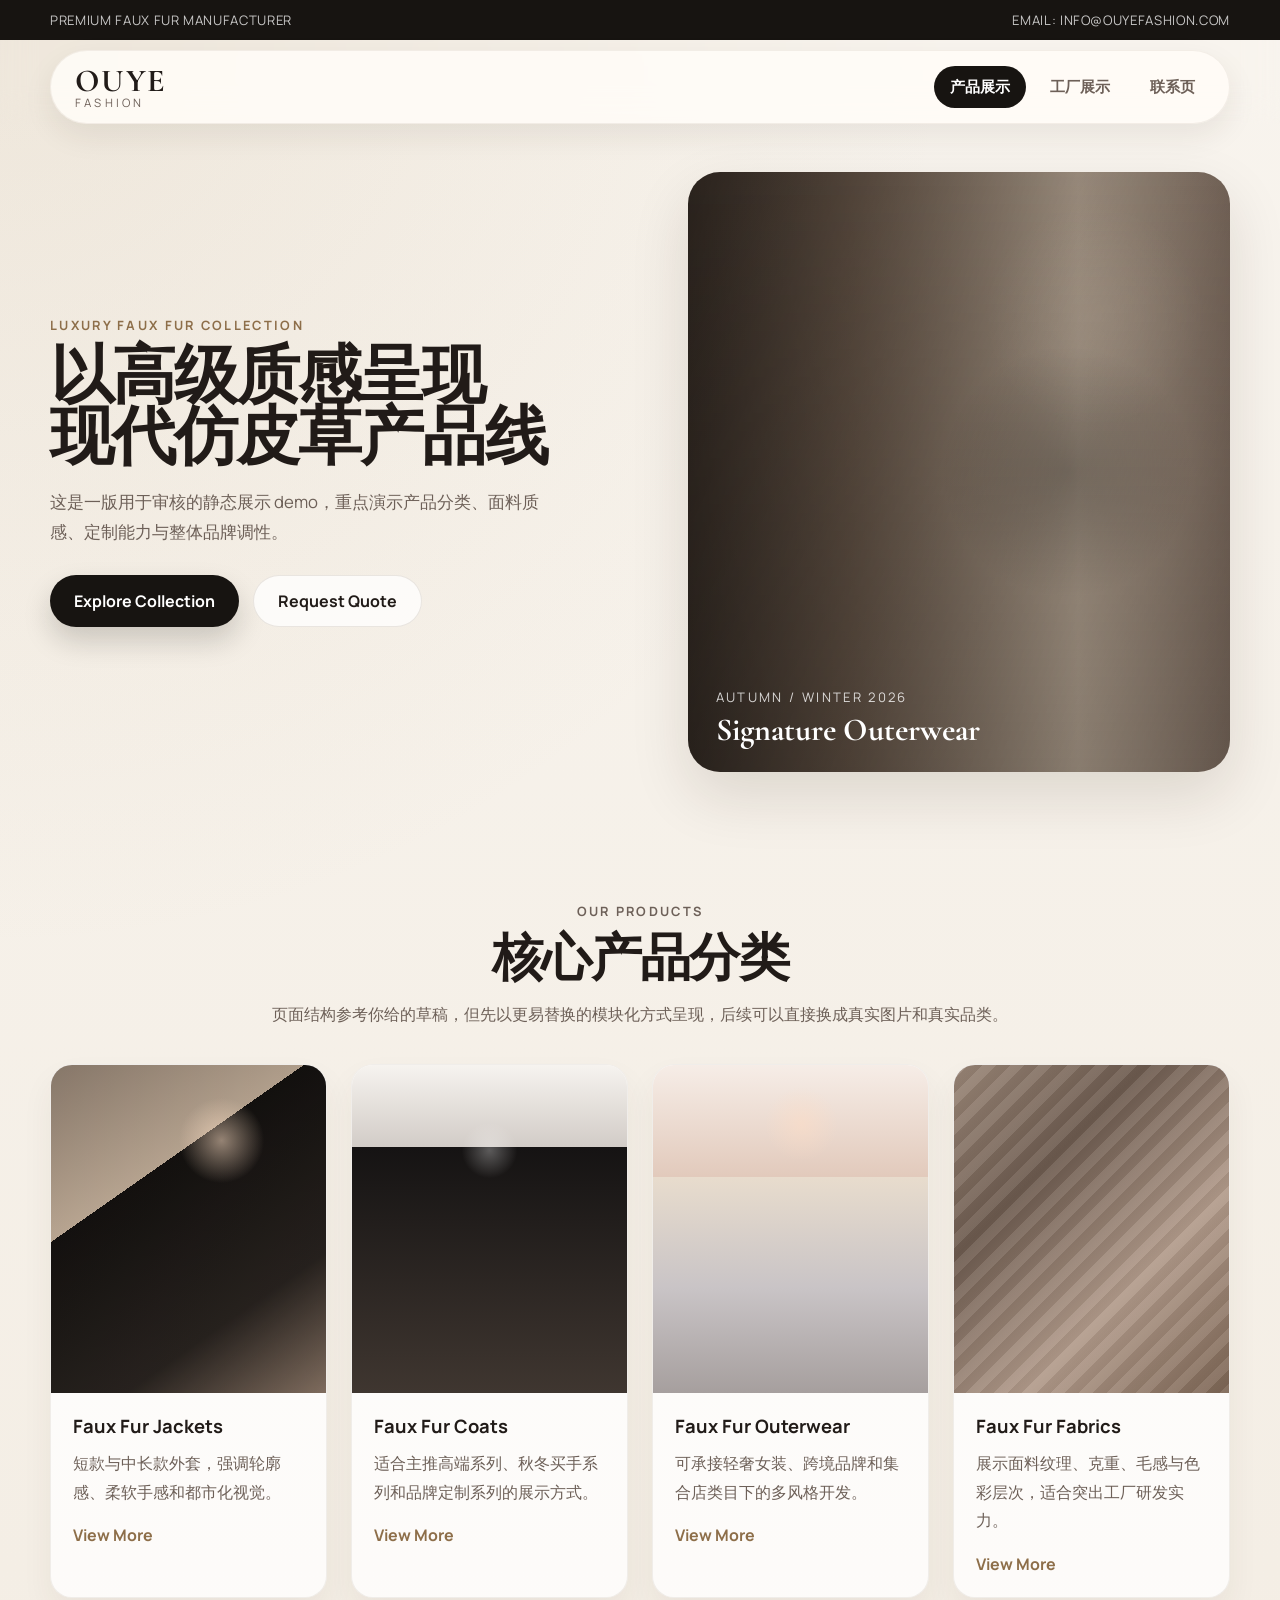
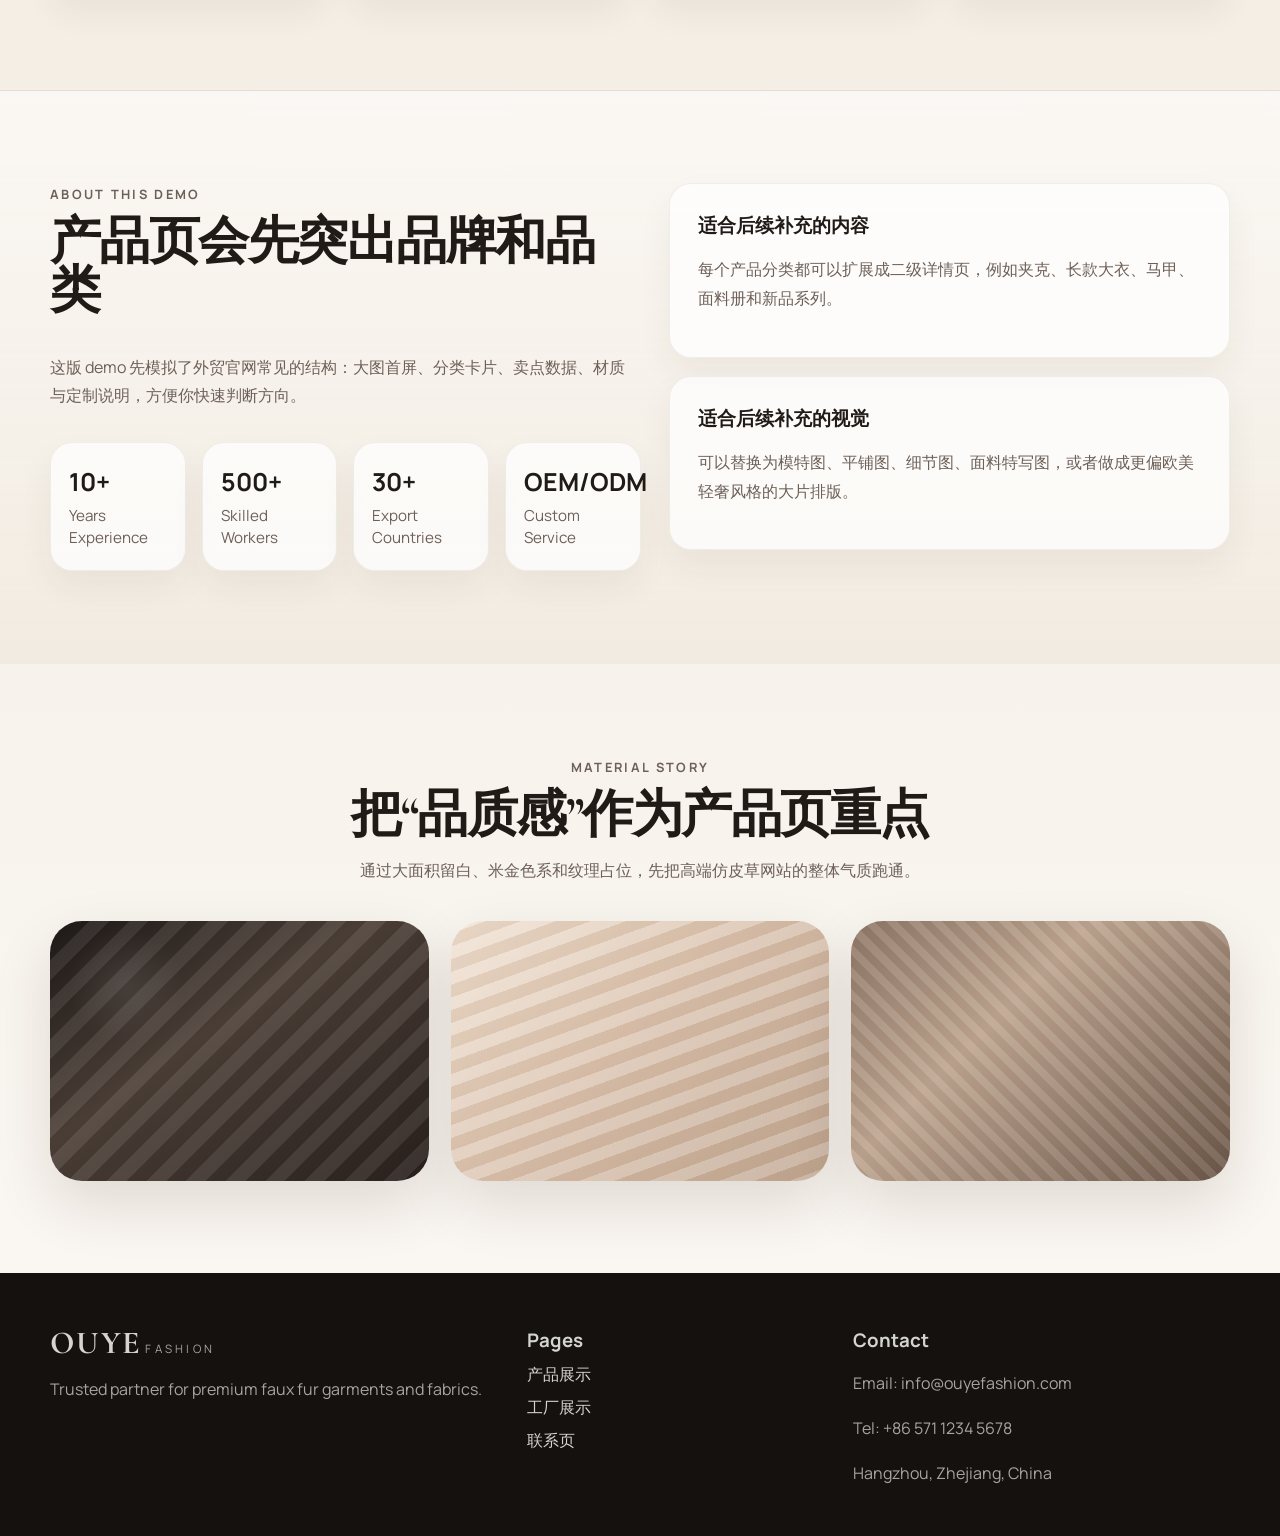
==== products.html @ 64e174fa "Initial commit: factory website project Co-Authored-By: Claude Opus 4.7 <noreply@anthropic.com>" ====
<!DOCTYPE html>
<html lang="zh-CN">
<head>
  <meta charset="UTF-8">
  <meta name="viewport" content="width=device-width, initial-scale=1.0">
  <title>OUYE Fashion | 产品展示</title>
  <meta name="description" content="高端仿皮草产品展示页 Demo，展示外套、夹克、面料与 OEM/ODM 能力。">
  <link rel="preconnect" href="https://fonts.googleapis.com">
  <link rel="preconnect" href="https://fonts.gstatic.com" crossorigin>
  <link href="https://fonts.googleapis.com/css2?family=Cormorant+Garamond:wght@500;600;700&family=Manrope:wght@400;500;600;700&display=swap" rel="stylesheet">
  <link rel="stylesheet" href="styles.css">
</head>
<body data-page="products">
  <header class="site-header">
    <div class="topbar">
      <div class="container topbar-inner">
        <span>Premium Faux Fur Manufacturer</span>
        <span>Email: info@ouyefashion.com</span>
      </div>
    </div>
    <div class="container nav-shell">
      <a class="brand" href="products.html">
        <span class="brand-mark">OUYE</span>
        <span class="brand-sub">FASHION</span>
      </a>
      <button class="nav-toggle" type="button" aria-label="Open navigation" aria-expanded="false">Menu</button>
      <nav class="site-nav">
        <a href="products.html">产品展示</a>
        <a href="factory.html">工厂展示</a>
        <a href="contact.html">联系页</a>
      </nav>
    </div>
  </header>

  <main>
    <section class="hero hero-products">
      <div class="container hero-grid">
        <div class="hero-copy">
          <p class="eyebrow">Luxury Faux Fur Collection</p>
          <h1>以高级质感呈现<br>现代仿皮草产品线</h1>
          <p class="hero-text">这是一版用于审核的静态展示 demo，重点演示产品分类、面料质感、定制能力与整体品牌调性。</p>
          <div class="hero-actions">
            <a class="button button-primary" href="#product-categories">Explore Collection</a>
            <a class="button button-secondary" href="contact.html">Request Quote</a>
          </div>
        </div>
        <div class="hero-visual">
          <div class="editorial-card editorial-tall">
            <div class="editorial-overlay"></div>
            <div class="editorial-caption">
              <span>Autumn / Winter 2026</span>
              <strong>Signature Outerwear</strong>
            </div>
          </div>
        </div>
      </div>
    </section>

    <section class="section" id="product-categories">
      <div class="container">
        <div class="section-heading centered">
          <p class="eyebrow">Our Products</p>
          <h2>核心产品分类</h2>
          <p>页面结构参考你给的草稿，但先以更易替换的模块化方式呈现，后续可以直接换成真实图片和真实品类。</p>
        </div>
        <div class="product-grid">
          <article class="product-card">
            <div class="media media-jacket"></div>
            <h3>Faux Fur Jackets</h3>
            <p>短款与中长款外套，强调轮廓感、柔软手感和都市化视觉。</p>
            <a href="contact.html">View More</a>
          </article>
          <article class="product-card">
            <div class="media media-coat"></div>
            <h3>Faux Fur Coats</h3>
            <p>适合主推高端系列、秋冬买手系列和品牌定制系列的展示方式。</p>
            <a href="contact.html">View More</a>
          </article>
          <article class="product-card">
            <div class="media media-outerwear"></div>
            <h3>Faux Fur Outerwear</h3>
            <p>可承接轻奢女装、跨境品牌和集合店类目下的多风格开发。</p>
            <a href="contact.html">View More</a>
          </article>
          <article class="product-card">
            <div class="media media-fabric"></div>
            <h3>Faux Fur Fabrics</h3>
            <p>展示面料纹理、克重、毛感与色彩层次，适合突出工厂研发实力。</p>
            <a href="contact.html">View More</a>
          </article>
        </div>
      </div>
    </section>

    <section class="section section-accent">
      <div class="container split-layout">
        <div>
          <div class="section-heading">
            <p class="eyebrow">About This Demo</p>
            <h2>产品页会先突出品牌和品类</h2>
          </div>
          <p class="lead">这版 demo 先模拟了外贸官网常见的结构：大图首屏、分类卡片、卖点数据、材质与定制说明，方便你快速判断方向。</p>
          <div class="metrics">
            <div class="metric">
              <strong>10+</strong>
              <span>Years Experience</span>
            </div>
            <div class="metric">
              <strong>500+</strong>
              <span>Skilled Workers</span>
            </div>
            <div class="metric">
              <strong>30+</strong>
              <span>Export Countries</span>
            </div>
            <div class="metric">
              <strong>OEM/ODM</strong>
              <span>Custom Service</span>
            </div>
          </div>
        </div>
        <div class="stacked-cards">
          <div class="info-card">
            <h3>适合后续补充的内容</h3>
            <p>每个产品分类都可以扩展成二级详情页，例如夹克、长款大衣、马甲、面料册和新品系列。</p>
          </div>
          <div class="info-card">
            <h3>适合后续补充的视觉</h3>
            <p>可以替换为模特图、平铺图、细节图、面料特写图，或者做成更偏欧美轻奢风格的大片排版。</p>
          </div>
        </div>
      </div>
    </section>

    <section class="section">
      <div class="container">
        <div class="section-heading centered">
          <p class="eyebrow">Material Story</p>
          <h2>把“品质感”作为产品页重点</h2>
          <p>通过大面积留白、米金色系和纹理占位，先把高端仿皮草网站的整体气质跑通。</p>
        </div>
        <div class="material-strip">
          <div class="texture-card texture-dark"></div>
          <div class="texture-card texture-light"></div>
          <div class="texture-card texture-striped"></div>
        </div>
      </div>
    </section>
  </main>

  <footer class="site-footer">
    <div class="container footer-grid">
      <div>
        <a class="brand brand-footer" href="products.html">
          <span class="brand-mark">OUYE</span>
          <span class="brand-sub">FASHION</span>
        </a>
        <p>Trusted partner for premium faux fur garments and fabrics.</p>
      </div>
      <div>
        <h3>Pages</h3>
        <a href="products.html">产品展示</a>
        <a href="factory.html">工厂展示</a>
        <a href="contact.html">联系页</a>
      </div>
      <div>
        <h3>Contact</h3>
        <p>Email: info@ouyefashion.com</p>
        <p>Tel: +86 571 1234 5678</p>
        <p>Hangzhou, Zhejiang, China</p>
      </div>
    </div>
  </footer>

  <script src="script.js"></script>
</body>
</html>
---- styles.css ----
:root {
  --bg: #f5f0e8;
  --bg-soft: #fbf8f3;
  --surface: rgba(255, 255, 255, 0.78);
  --surface-strong: #ffffff;
  --text: #211b18;
  --muted: #6d6058;
  --line: rgba(60, 43, 31, 0.12);
  --accent: #b89d76;
  --accent-deep: #8d6e49;
  --ink: #111111;
  --shadow: 0 24px 60px rgba(39, 24, 10, 0.12);
  --radius-lg: 32px;
  --radius-md: 22px;
  --radius-sm: 14px;
  --container: 1180px;
}

* {
  box-sizing: border-box;
}

html {
  scroll-behavior: smooth;
}

body {
  margin: 0;
  font-family: "Manrope", sans-serif;
  color: var(--text);
  background:
    radial-gradient(circle at top left, rgba(194, 170, 132, 0.18), transparent 28%),
    linear-gradient(180deg, #f8f4ee 0%, #f4eee5 50%, #fbf8f4 100%);
}

a {
  color: inherit;
  text-decoration: none;
}

img {
  max-width: 100%;
  display: block;
}

.container {
  width: min(calc(100% - 40px), var(--container));
  margin: 0 auto;
}

.topbar {
  background: #171411;
  color: rgba(255, 255, 255, 0.76);
  font-size: 0.82rem;
  letter-spacing: 0.05em;
  text-transform: uppercase;
}

.topbar-inner {
  min-height: 40px;
  display: flex;
  align-items: center;
  justify-content: space-between;
  gap: 16px;
}

.site-header {
  position: sticky;
  top: 0;
  z-index: 30;
  backdrop-filter: blur(16px);
}

.nav-shell {
  margin-top: 10px;
  margin-bottom: 10px;
  background: rgba(255, 252, 248, 0.88);
  border: 1px solid rgba(98, 77, 52, 0.08);
  border-radius: 999px;
  box-shadow: 0 12px 30px rgba(56, 39, 21, 0.08);
  display: flex;
  align-items: center;
  justify-content: space-between;
  gap: 20px;
  padding: 14px 18px 14px 24px;
}

.brand {
  display: inline-flex;
  flex-direction: column;
  align-items: flex-start;
  line-height: 1;
  letter-spacing: 0.08em;
}

.brand-mark {
  font-family: "Cormorant Garamond", serif;
  font-size: 2rem;
  font-weight: 700;
}

.brand-sub {
  font-size: 0.72rem;
  letter-spacing: 0.28em;
  color: var(--muted);
}

.site-nav {
  display: flex;
  align-items: center;
  gap: 8px;
}

.site-nav a {
  padding: 10px 16px;
  border-radius: 999px;
  font-weight: 600;
  font-size: 0.95rem;
  color: var(--muted);
  transition: 180ms ease;
}

.site-nav a:hover,
.site-nav a.is-active {
  background: #171411;
  color: #ffffff;
}

.nav-toggle {
  display: none;
  border: 1px solid var(--line);
  background: #ffffff;
  border-radius: 999px;
  padding: 10px 16px;
  font-weight: 700;
}

.hero {
  padding: 38px 0 36px;
}

.hero-grid {
  display: grid;
  grid-template-columns: 1.05fr 0.95fr;
  gap: 38px;
  align-items: center;
}

.hero-copy h1,
.section-heading h2 {
  margin: 0;
  font-family: "Cormorant Garamond", serif;
  line-height: 0.96;
  letter-spacing: -0.03em;
}

.hero-copy h1 {
  font-size: clamp(3rem, 5vw, 5.4rem);
}

.section-heading h2 {
  font-size: clamp(2.4rem, 4vw, 3.7rem);
}

.eyebrow {
  margin: 0 0 12px;
  text-transform: uppercase;
  letter-spacing: 0.18em;
  color: var(--accent-deep);
  font-size: 0.8rem;
  font-weight: 700;
}

.hero-text,
.section-heading p,
.lead,
.product-card p,
.info-card p,
.feature-card p,
.timeline-item p,
.contact-badge-card p,
.contact-panel label,
.site-footer p {
  color: var(--muted);
  line-height: 1.8;
}

.hero-text {
  margin: 18px 0 0;
  max-width: 52ch;
  font-size: 1.05rem;
}

.hero-actions {
  display: flex;
  flex-wrap: wrap;
  gap: 14px;
  margin-top: 28px;
}

.button {
  display: inline-flex;
  align-items: center;
  justify-content: center;
  min-height: 52px;
  padding: 0 24px;
  border-radius: 999px;
  font-weight: 700;
  transition: transform 180ms ease, box-shadow 180ms ease, background 180ms ease;
}

.button:hover {
  transform: translateY(-2px);
}

.button-primary {
  background: #171411;
  color: #ffffff;
  box-shadow: 0 14px 28px rgba(23, 20, 17, 0.18);
}

.button-secondary {
  background: rgba(255, 255, 255, 0.76);
  border: 1px solid rgba(90, 67, 45, 0.12);
}

.hero-visual,
.editorial-card,
.building-card,
.contact-badge-card,
.product-card,
.info-card,
.feature-card,
.contact-panel,
.contact-sidebar .info-card {
  position: relative;
}

.editorial-card,
.building-card {
  min-height: 600px;
  border-radius: var(--radius-lg);
  overflow: hidden;
  box-shadow: var(--shadow);
}

.editorial-tall {
  background:
    linear-gradient(115deg, rgba(15, 11, 9, 0.56), rgba(15, 11, 9, 0.05)),
    radial-gradient(circle at 75% 24%, rgba(255, 235, 215, 0.18), transparent 18%),
    linear-gradient(90deg, #4c4036 0%, #877260 30%, #d5c2ad 72%, #8a7769 100%);
}

.building-card {
  min-height: 480px;
  background:
    linear-gradient(180deg, rgba(26, 25, 27, 0.15), rgba(26, 25, 27, 0.15)),
    linear-gradient(155deg, #c9d5e1 0%, #97a6b5 28%, #55606b 28%, #59636e 68%, #3c4249 100%);
}

.editorial-overlay {
  position: absolute;
  inset: 0;
  background:
    linear-gradient(180deg, rgba(255, 255, 255, 0), rgba(0, 0, 0, 0.26)),
    radial-gradient(circle at 70% 50%, rgba(0, 0, 0, 0.22), transparent 26%);
}

.editorial-caption,
.panel-label {
  position: absolute;
  left: 28px;
  right: 28px;
  bottom: 26px;
  color: #ffffff;
}

.editorial-caption span,
.panel-label {
  display: block;
  font-size: 0.82rem;
  letter-spacing: 0.18em;
  text-transform: uppercase;
  color: rgba(255, 255, 255, 0.8);
}

.editorial-caption strong {
  display: block;
  margin-top: 8px;
  font-family: "Cormorant Garamond", serif;
  font-size: 2rem;
  line-height: 1;
}

.section {
  padding: 92px 0;
}

.section-accent {
  background: linear-gradient(180deg, rgba(255, 255, 255, 0.55), rgba(241, 233, 222, 0.78));
  border-top: 1px solid rgba(92, 70, 44, 0.08);
  border-bottom: 1px solid rgba(92, 70, 44, 0.08);
}

.section-heading {
  margin-bottom: 36px;
}

.section-heading.centered {
  max-width: 780px;
  margin: 0 auto 36px;
  text-align: center;
}

.product-grid,
.feature-row,
.footer-grid {
  display: grid;
  gap: 24px;
}

.product-grid {
  grid-template-columns: repeat(4, minmax(0, 1fr));
}

.product-card {
  background: rgba(255, 255, 255, 0.78);
  border: 1px solid rgba(86, 65, 40, 0.08);
  border-radius: var(--radius-md);
  overflow: hidden;
  box-shadow: 0 16px 32px rgba(71, 51, 29, 0.06);
}

.product-card h3,
.info-card h3,
.feature-card h3,
.contact-sidebar h3,
.site-footer h3 {
  margin: 0 0 10px;
}

.product-card h3 {
  padding: 20px 22px 0;
  font-size: 1.15rem;
}

.product-card p {
  padding: 0 22px;
  margin: 10px 0 18px;
}

.product-card a {
  display: inline-flex;
  margin: 0 22px 22px;
  font-weight: 700;
  color: var(--accent-deep);
}

.media {
  aspect-ratio: 0.84;
  background-size: cover;
  background-position: center;
}

.media-jacket {
  background:
    radial-gradient(circle at 62% 23%, rgba(255, 224, 198, 0.55), transparent 14%),
    linear-gradient(180deg, rgba(0, 0, 0, 0.18), rgba(0, 0, 0, 0.1)),
    linear-gradient(145deg, #a3907f 0%, #d5bfa8 34%, #161311 34%, #2b2521 73%, #8d7868 100%);
}

.media-coat {
  background:
    radial-gradient(circle at 50% 26%, rgba(255, 255, 255, 0.3), transparent 10%),
    linear-gradient(180deg, #f6f3ef 0%, #d2ccc7 25%, #151313 25%, #3f3630 100%);
}

.media-outerwear {
  background:
    radial-gradient(circle at 54% 18%, rgba(255, 221, 197, 0.5), transparent 12%),
    linear-gradient(180deg, #f6ede7 0%, #e2cabc 34%, #e8dccd 34%, #c9c4c6 68%, #a69f9e 100%);
}

.media-fabric {
  background:
    repeating-linear-gradient(135deg, rgba(255, 255, 255, 0.08) 0 10px, rgba(0, 0, 0, 0.05) 10px 20px),
    linear-gradient(135deg, #9b8778, #6d5b4f 32%, #b29b8b 66%, #7c6554 100%);
}

.split-layout {
  display: grid;
  grid-template-columns: 1fr 0.95fr;
  gap: 28px;
  align-items: start;
}

.metrics {
  display: grid;
  grid-template-columns: repeat(4, minmax(0, 1fr));
  gap: 16px;
  margin-top: 32px;
}

.metric,
.info-card,
.feature-card,
.contact-panel,
.contact-sidebar .info-card {
  background: rgba(255, 255, 255, 0.72);
  border: 1px solid rgba(83, 61, 36, 0.08);
  border-radius: var(--radius-md);
  box-shadow: 0 16px 34px rgba(68, 48, 28, 0.06);
}

.metric {
  padding: 22px 18px;
}

.metric strong {
  display: block;
  font-size: 1.55rem;
  margin-bottom: 6px;
}

.metric span {
  color: var(--muted);
  font-size: 0.95rem;
}

.stacked-cards {
  display: grid;
  gap: 18px;
}

.info-card,
.feature-card {
  padding: 28px;
}

.material-strip {
  display: grid;
  grid-template-columns: repeat(3, minmax(0, 1fr));
  gap: 22px;
}

.texture-card {
  min-height: 260px;
  border-radius: var(--radius-lg);
  box-shadow: var(--shadow);
}

.texture-dark {
  background:
    radial-gradient(circle at 20% 25%, rgba(255, 255, 255, 0.08), transparent 16%),
    repeating-linear-gradient(135deg, rgba(255, 255, 255, 0.08) 0 14px, rgba(0, 0, 0, 0.05) 14px 28px),
    linear-gradient(145deg, #1f1a18, #4d4038 42%, #2a211e 100%);
}

.texture-light {
  background:
    repeating-linear-gradient(160deg, rgba(255, 255, 255, 0.22) 0 12px, rgba(180, 149, 121, 0.15) 12px 24px),
    linear-gradient(135deg, #f0e1d1, #d8bfaa 48%, #bca18c 100%);
}

.texture-striped {
  background:
    repeating-linear-gradient(45deg, rgba(255, 255, 255, 0.1) 0 8px, rgba(0, 0, 0, 0.03) 8px 16px),
    linear-gradient(135deg, #8d7665, #bda48f 38%, #6b5648 100%);
}

.compact-hero .editorial-card,
.compact-hero .building-card,
.compact-hero .contact-badge-card {
  min-height: 420px;
}

.factory-grid {
  display: grid;
  grid-template-columns: 1.05fr 1fr 1fr;
  gap: 22px;
}

.factory-panel {
  min-height: 360px;
  border-radius: var(--radius-lg);
  overflow: hidden;
  box-shadow: var(--shadow);
  position: relative;
}

.large-panel {
  min-height: 480px;
}

.workshop-scene {
  background:
    linear-gradient(180deg, rgba(0, 0, 0, 0.08), rgba(0, 0, 0, 0.14)),
    repeating-linear-gradient(90deg, rgba(255, 255, 255, 0.05) 0 22px, rgba(0, 0, 0, 0.03) 22px 44px),
    linear-gradient(145deg, #d8d9d8, #c7d0d3 26%, #8b9798 26%, #9ea7a9 100%);
}

.machine-scene {
  background:
    linear-gradient(180deg, rgba(0, 0, 0, 0.12), rgba(0, 0, 0, 0.18)),
    linear-gradient(180deg, #d0d2d5 0%, #7f878f 20%, #1a1f25 20%, #3a4147 100%);
}

.warehouse-scene {
  background:
    linear-gradient(180deg, rgba(0, 0, 0, 0.1), rgba(0, 0, 0, 0.08)),
    repeating-linear-gradient(90deg, rgba(255, 173, 79, 0.16) 0 34px, rgba(31, 56, 90, 0.12) 34px 68px),
    linear-gradient(135deg, #69788b 0%, #9a8a69 30%, #c6b189 60%, #586473 100%);
}

.timeline {
  display: grid;
  gap: 16px;
}

.timeline-item {
  padding: 22px 24px;
  background: rgba(255, 255, 255, 0.72);
  border-radius: var(--radius-md);
  border: 1px solid rgba(84, 63, 39, 0.08);
}

.timeline-item strong {
  display: block;
  margin-bottom: 8px;
}

.feature-row {
  grid-template-columns: repeat(4, minmax(0, 1fr));
}

.contact-badge-card {
  min-height: 420px;
  border-radius: var(--radius-lg);
  background:
    radial-gradient(circle at 22% 24%, rgba(255, 255, 255, 0.32), transparent 18%),
    linear-gradient(145deg, #241c18 0%, #604c40 34%, #c7ae8f 100%);
  color: #ffffff;
  box-shadow: var(--shadow);
  padding: 36px;
  display: flex;
  flex-direction: column;
  justify-content: flex-end;
}

.contact-badge-card span {
  text-transform: uppercase;
  letter-spacing: 0.16em;
  font-size: 0.82rem;
  color: rgba(255, 255, 255, 0.75);
}

.contact-badge-card strong {
  font-family: "Cormorant Garamond", serif;
  font-size: 3rem;
  line-height: 1;
  margin: 12px 0;
}

.contact-layout {
  display: grid;
  grid-template-columns: 1.1fr 0.9fr;
  gap: 24px;
}

.contact-panel,
.contact-sidebar .info-card {
  padding: 32px;
}

.contact-form {
  display: grid;
  gap: 18px;
}

.contact-form label {
  display: grid;
  gap: 10px;
  font-weight: 600;
}

.contact-form input,
.contact-form select,
.contact-form textarea {
  width: 100%;
  border: 1px solid rgba(89, 66, 40, 0.14);
  border-radius: 16px;
  padding: 15px 16px;
  background: rgba(255, 255, 255, 0.86);
  font: inherit;
  color: var(--text);
}

.contact-form textarea {
  resize: vertical;
}

.dark-card {
  background: #171411;
}

.dark-card,
.dark-card p,
.dark-card h3 {
  color: #ffffff;
}

.contact-sidebar {
  display: grid;
  gap: 18px;
}

.site-footer {
  background: #14110f;
  color: rgba(255, 255, 255, 0.82);
  padding: 54px 0 32px;
}

.brand-footer .brand-sub,
.site-footer p {
  color: rgba(255, 255, 255, 0.62);
}

.footer-grid {
  grid-template-columns: 1.2fr 0.8fr 1fr;
}

.site-footer a {
  display: block;
  margin-bottom: 10px;
  color: rgba(255, 255, 255, 0.82);
}

.redirect-page {
  min-height: 100vh;
  display: grid;
  place-items: center;
}

@media (max-width: 1080px) {
  .hero-grid,
  .split-layout,
  .contact-layout,
  .footer-grid,
  .factory-grid {
    grid-template-columns: 1fr;
  }

  .product-grid,
  .feature-row,
  .metrics,
  .material-strip {
    grid-template-columns: repeat(2, minmax(0, 1fr));
  }

  .large-panel,
  .factory-panel,
  .editorial-card,
  .building-card {
    min-height: 360px;
  }
}

@media (max-width: 760px) {
  .container {
    width: min(calc(100% - 28px), var(--container));
  }

  .topbar-inner {
    justify-content: center;
    text-align: center;
    flex-wrap: wrap;
    padding: 10px 0;
  }

  .nav-shell {
    border-radius: 28px;
    padding: 14px;
    align-items: flex-start;
    flex-wrap: wrap;
  }

  .nav-toggle {
    display: inline-flex;
    margin-left: auto;
  }

  .site-nav {
    width: 100%;
    display: none;
    flex-direction: column;
    align-items: stretch;
    padding-top: 10px;
  }

  .site-nav.open {
    display: flex;
  }

  .site-nav a {
    padding: 12px 14px;
  }

  .hero {
    padding-top: 18px;
  }

  .hero-copy h1 {
    font-size: 3rem;
  }

  .section {
    padding: 72px 0;
  }

  .product-grid,
  .feature-row,
  .metrics,
  .material-strip {
    grid-template-columns: 1fr;
  }

  .contact-panel,
  .contact-sidebar .info-card,
  .info-card,
  .feature-card {
    padding: 24px;
  }
}
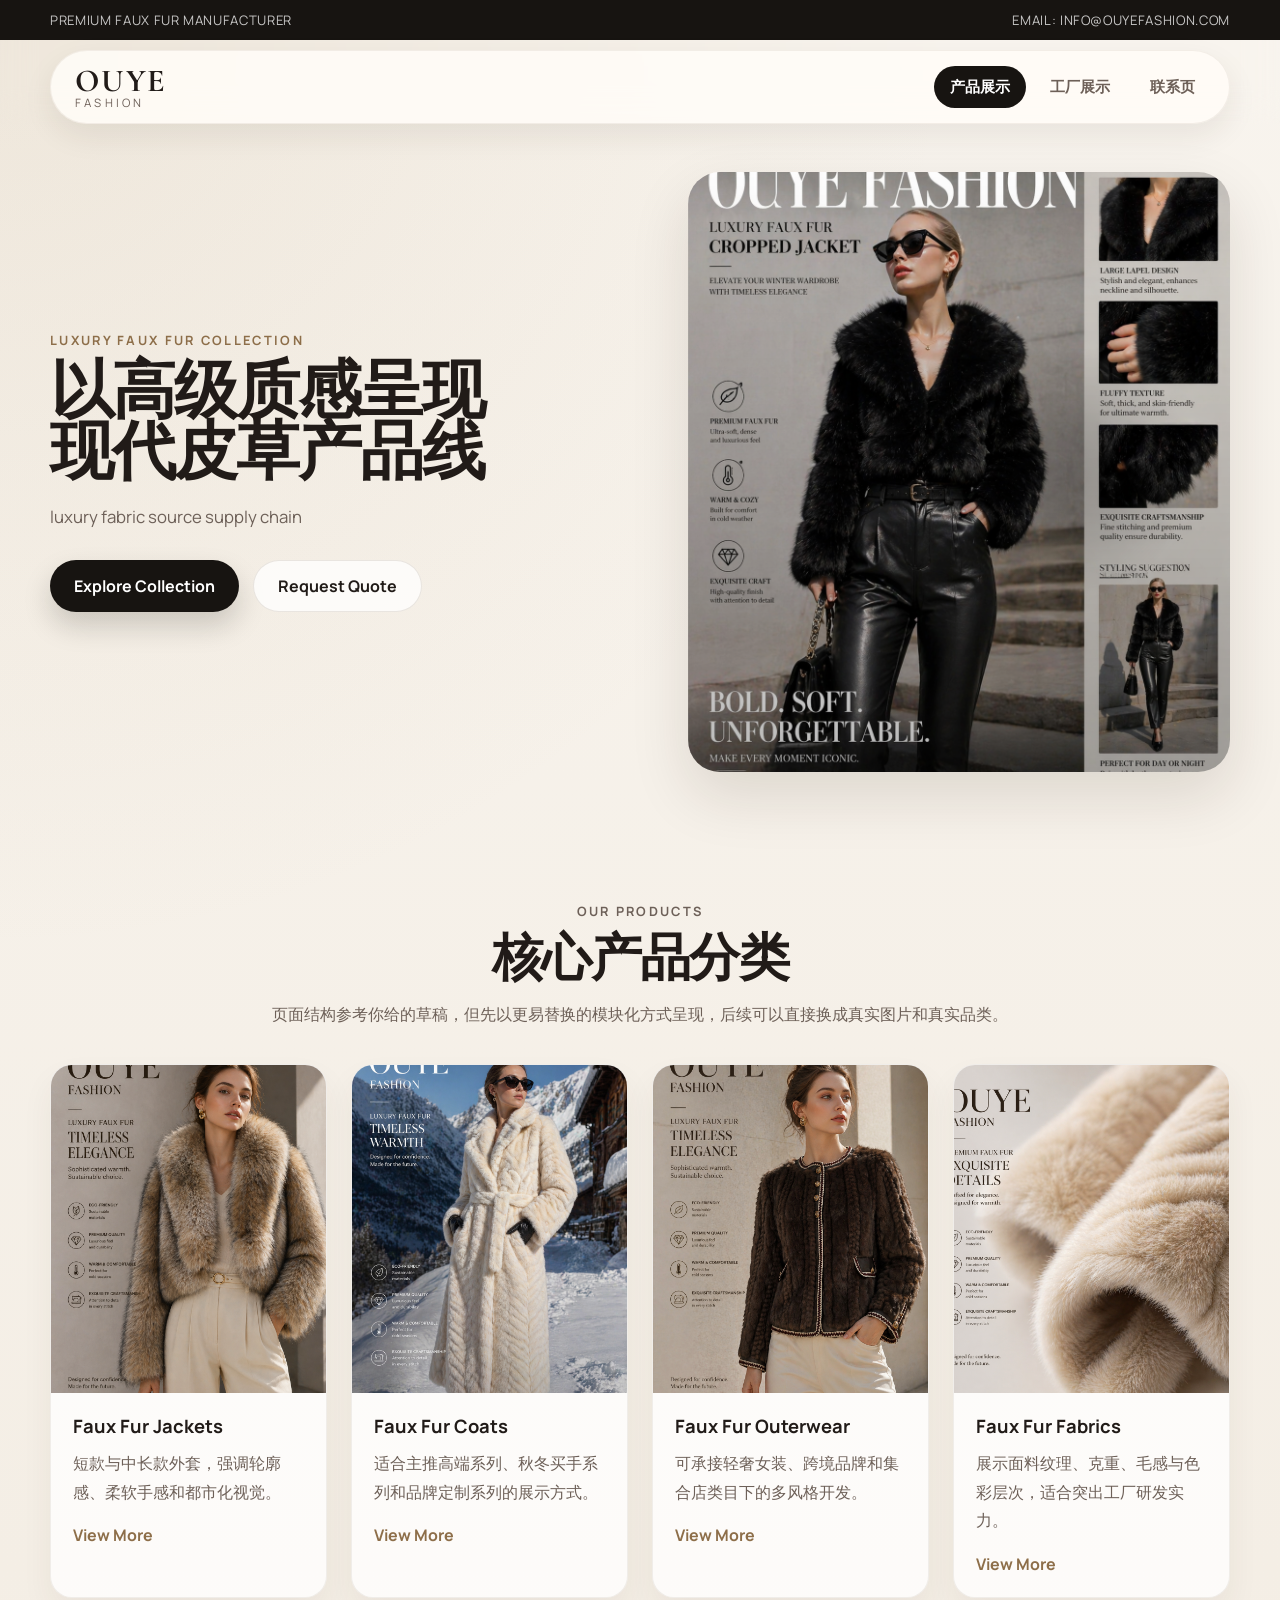
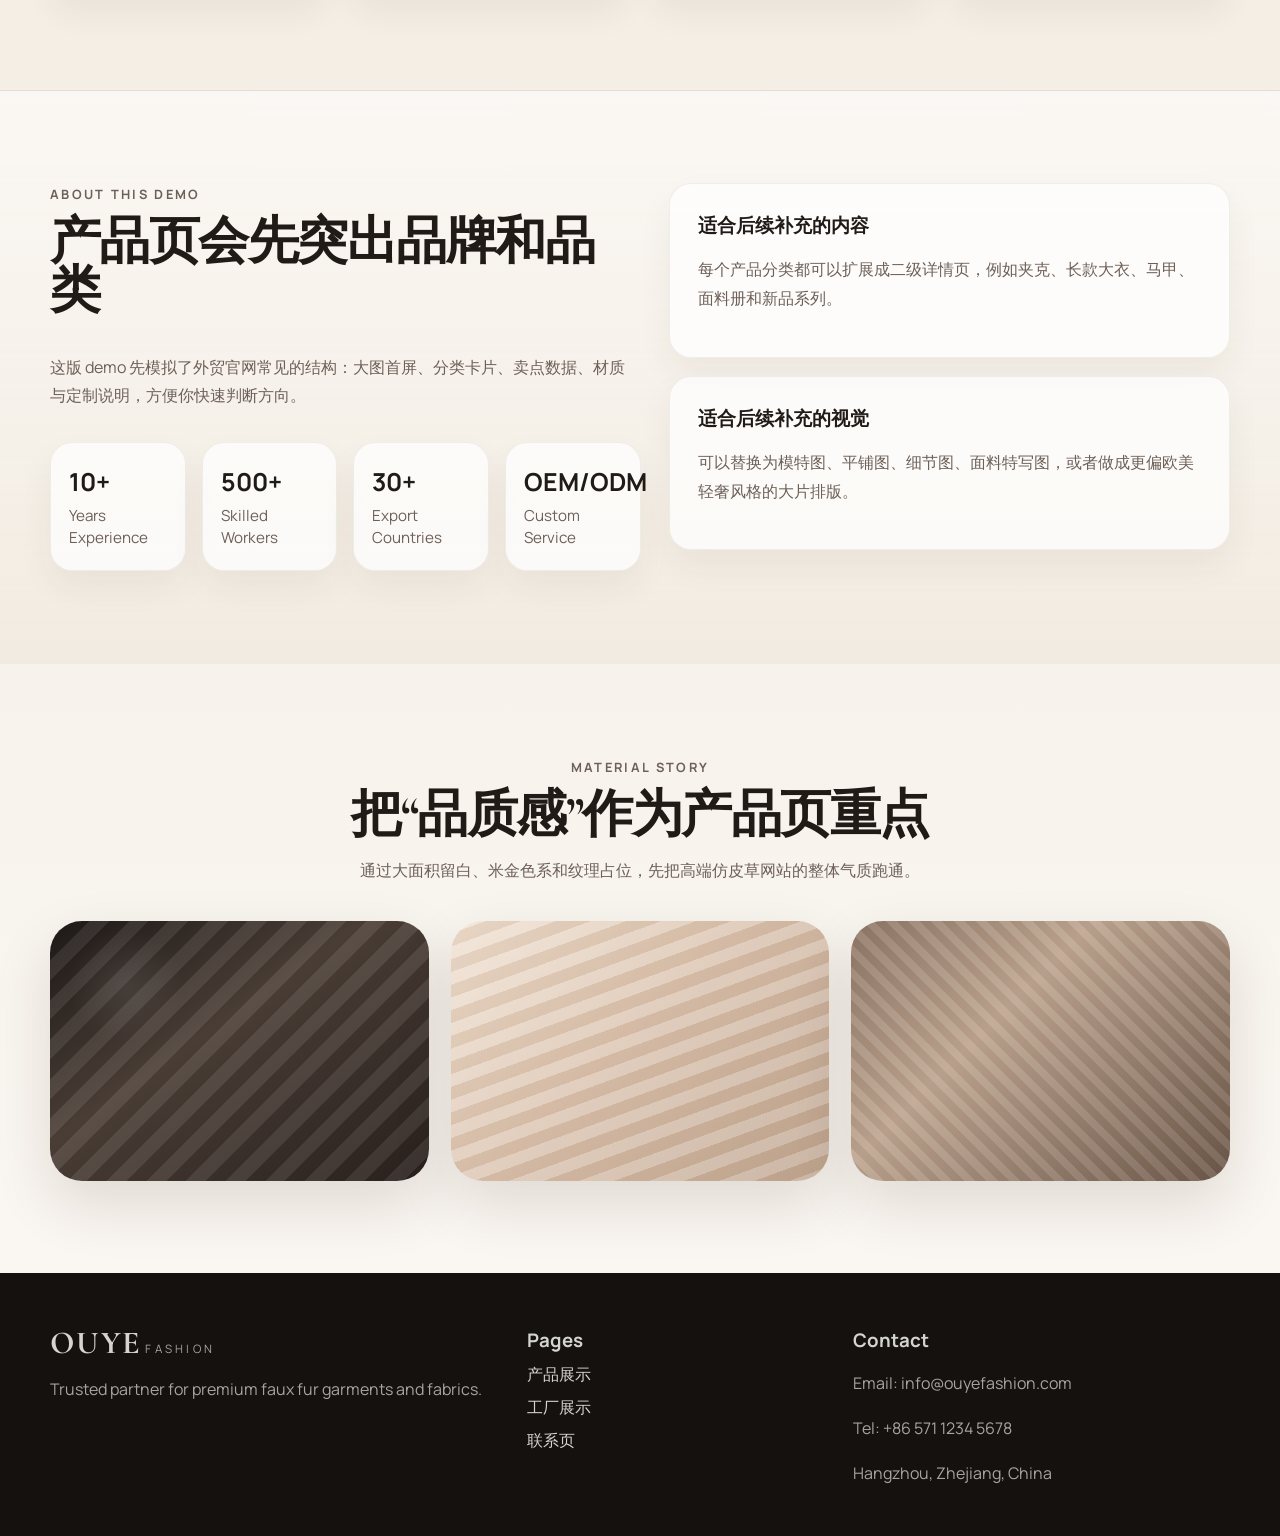
==== commit fbc417e9: "Add assets and update styles/products Co-Authored-By: Claude Opus 4.7 <noreply@anthropic.com>" ====
--- a/products.html
+++ b/products.html
@@ -37,8 +37,8 @@
       <div class="container hero-grid">
         <div class="hero-copy">
           <p class="eyebrow">Luxury Faux Fur Collection</p>
-          <h1>以高级质感呈现<br>现代仿皮草产品线</h1>
-          <p class="hero-text">这是一版用于审核的静态展示 demo，重点演示产品分类、面料质感、定制能力与整体品牌调性。</p>
+          <h1>以高级质感呈现<br>现代皮草产品线</h1>
+          <p class="hero-text">luxury fabric source supply chain</p>
           <div class="hero-actions">
             <a class="button button-primary" href="#product-categories">Explore Collection</a>
             <a class="button button-secondary" href="contact.html">Request Quote</a>
@@ -48,8 +48,8 @@
           <div class="editorial-card editorial-tall">
             <div class="editorial-overlay"></div>
             <div class="editorial-caption">
-              <span>Autumn / Winter 2026</span>
-              <strong>Signature Outerwear</strong>
+              <span></span>
+              <strong></strong>
             </div>
           </div>
         </div>
--- a/styles.css
+++ b/styles.css
@@ -246,16 +246,22 @@
 
 .editorial-tall {
   background:
+    url("assets/images/products-hero.jpg"),
     linear-gradient(115deg, rgba(15, 11, 9, 0.56), rgba(15, 11, 9, 0.05)),
     radial-gradient(circle at 75% 24%, rgba(255, 235, 215, 0.18), transparent 18%),
     linear-gradient(90deg, #4c4036 0%, #877260 30%, #d5c2ad 72%, #8a7769 100%);
+  background-size: cover;
+  background-position: center;
 }
 
 .building-card {
   min-height: 480px;
   background:
+    url("assets/images/factory-hero.jpg"),
     linear-gradient(180deg, rgba(26, 25, 27, 0.15), rgba(26, 25, 27, 0.15)),
     linear-gradient(155deg, #c9d5e1 0%, #97a6b5 28%, #55606b 28%, #59636e 68%, #3c4249 100%);
+  background-size: cover;
+  background-position: center;
 }
 
 .editorial-overlay {
@@ -364,27 +370,39 @@
 
 .media-jacket {
   background:
+    url("assets/images/products-jacket.jpg"),
     radial-gradient(circle at 62% 23%, rgba(255, 224, 198, 0.55), transparent 14%),
     linear-gradient(180deg, rgba(0, 0, 0, 0.18), rgba(0, 0, 0, 0.1)),
     linear-gradient(145deg, #a3907f 0%, #d5bfa8 34%, #161311 34%, #2b2521 73%, #8d7868 100%);
+  background-size: cover;
+  background-position: center;
 }
 
 .media-coat {
   background:
+    url("assets/images/products-coat.jpg"),
     radial-gradient(circle at 50% 26%, rgba(255, 255, 255, 0.3), transparent 10%),
     linear-gradient(180deg, #f6f3ef 0%, #d2ccc7 25%, #151313 25%, #3f3630 100%);
+  background-size: cover;
+  background-position: center;
 }
 
 .media-outerwear {
   background:
+    url("assets/images/products-outerwear.jpg"),
     radial-gradient(circle at 54% 18%, rgba(255, 221, 197, 0.5), transparent 12%),
     linear-gradient(180deg, #f6ede7 0%, #e2cabc 34%, #e8dccd 34%, #c9c4c6 68%, #a69f9e 100%);
+  background-size: cover;
+  background-position: center;
 }
 
 .media-fabric {
   background:
+    url("assets/images/products-fabric.jpg"),
     repeating-linear-gradient(135deg, rgba(255, 255, 255, 0.08) 0 10px, rgba(0, 0, 0, 0.05) 10px 20px),
     linear-gradient(135deg, #9b8778, #6d5b4f 32%, #b29b8b 66%, #7c6554 100%);
+  background-size: cover;
+  background-position: center;
 }
 
 .split-layout {
@@ -494,22 +512,31 @@
 
 .workshop-scene {
   background:
+    url("assets/images/factory-workshop.jpg"),
     linear-gradient(180deg, rgba(0, 0, 0, 0.08), rgba(0, 0, 0, 0.14)),
     repeating-linear-gradient(90deg, rgba(255, 255, 255, 0.05) 0 22px, rgba(0, 0, 0, 0.03) 22px 44px),
     linear-gradient(145deg, #d8d9d8, #c7d0d3 26%, #8b9798 26%, #9ea7a9 100%);
+  background-size: cover;
+  background-position: center;
 }
 
 .machine-scene {
   background:
+    url("assets/images/factory-machine.jpg"),
     linear-gradient(180deg, rgba(0, 0, 0, 0.12), rgba(0, 0, 0, 0.18)),
     linear-gradient(180deg, #d0d2d5 0%, #7f878f 20%, #1a1f25 20%, #3a4147 100%);
+  background-size: cover;
+  background-position: center;
 }
 
 .warehouse-scene {
   background:
+    url("assets/images/factory-warehouse.jpg"),
     linear-gradient(180deg, rgba(0, 0, 0, 0.1), rgba(0, 0, 0, 0.08)),
     repeating-linear-gradient(90deg, rgba(255, 173, 79, 0.16) 0 34px, rgba(31, 56, 90, 0.12) 34px 68px),
     linear-gradient(135deg, #69788b 0%, #9a8a69 30%, #c6b189 60%, #586473 100%);
+  background-size: cover;
+  background-position: center;
 }
 
 .timeline {
@@ -537,8 +564,11 @@
   min-height: 420px;
   border-radius: var(--radius-lg);
   background:
+    url("assets/images/contact-hero.jpg"),
     radial-gradient(circle at 22% 24%, rgba(255, 255, 255, 0.32), transparent 18%),
     linear-gradient(145deg, #241c18 0%, #604c40 34%, #c7ae8f 100%);
+  background-size: cover;
+  background-position: center;
   color: #ffffff;
   box-shadow: var(--shadow);
   padding: 36px;
